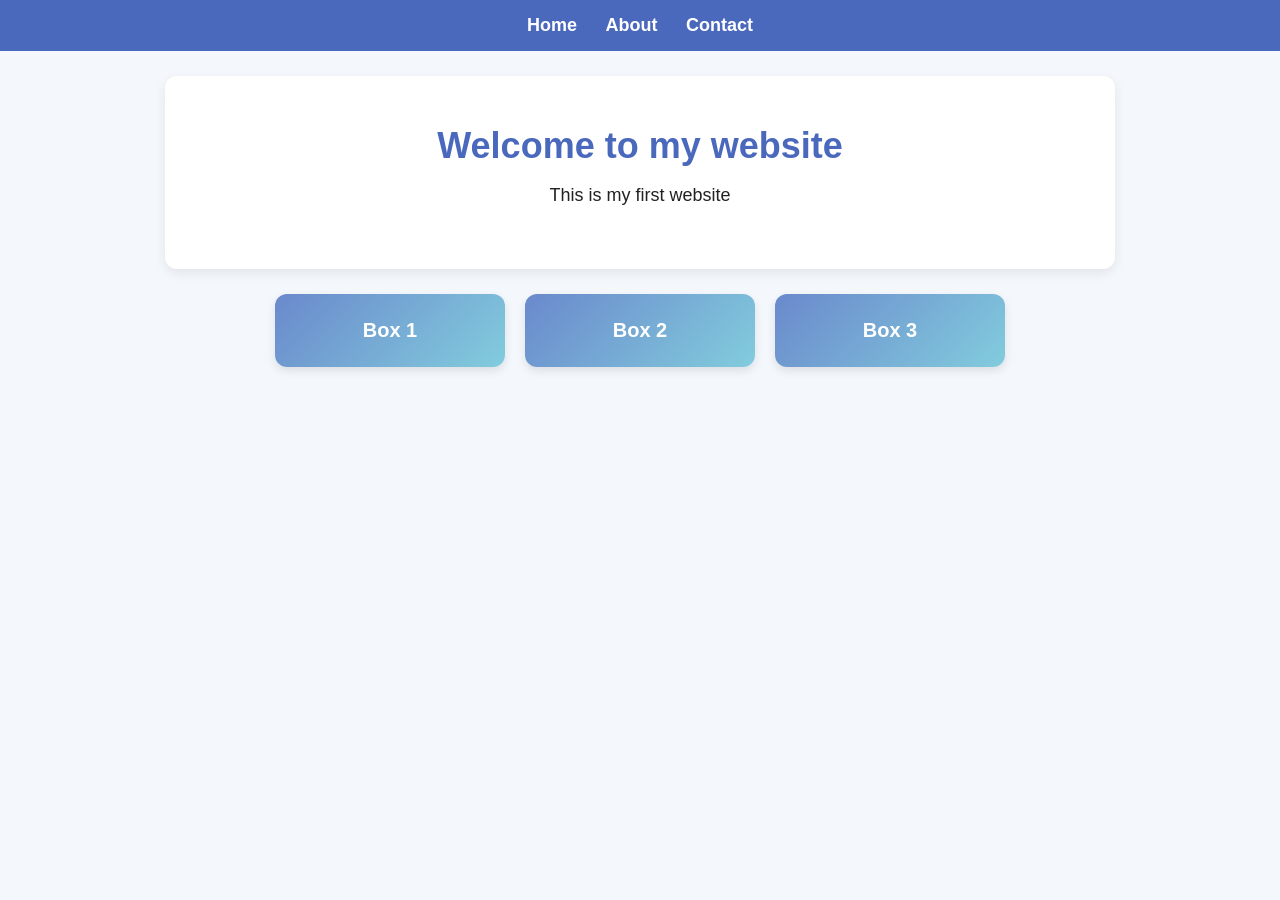
==== index.html @ 333e2a1c "Add files via upload" ====
<!DOCTYPE html>
<html>
<head>
    <title>My Website</title>
    <link rel="stylesheet" href="index.css">
</head>
<body>

<div class="nav">
    <a href="index.html">Home</a>
    <a href="about-us.html">About</a>
    <a href="contact-us.html">Contact</a>
</div>

<div class="hero">
    <h1>Welcome to my website</h1>
    <p>This is my first website</p>
    <img src="">
</div>

<div class="flex-container">
    <div class="box">Box 1</div>
    <div class="box">Box 2</div>
    <div class="box">Box 3</div>
</div>
---- index.css ----
body {
    font-family: Arial, sans-serif;
    margin: 0;
    background-color: #f4f7fb;
    color: #222;
}

.nav {
    background-color: #4a69bd;
    padding: 15px 20px;
    text-align: center;
}

.nav a {
    color: white;
    text-decoration: none;
    font-weight: bold;
    font-size: 18px;
}

.nav a:hover {
    text-decoration: underline;
}

.hero {
    background-color: white;
    width: 80%;
    margin: 25px auto;
    border-radius: 15px;
    text-align: center;
}

.hero .h1 {
   font-weight: bold;
   color:#4a69bd;
}

.flex-container {
    display: flex;
    justify-content: center;
    flex-wrap:wrap;
}






/* Navigation */
.nav {
    background-color: #4a69bd;
    padding: 15px 20px;
    text-align: center;
}

.nav a {
    color: white;
    text-decoration: none;
    margin: 0 12px;
    font-weight: bold;
    font-size: 18px;
}

.nav a:hover {
    text-decoration: underline;
}

/* Main sections */
.hero,
.section {
    background-color: white;
    width: 80%;
    max-width: 900px;
    margin: 25px auto;
    padding: 25px;
    border-radius: 12px;
    box-shadow: 0 4px 12px rgba(0, 0, 0, 0.08);
}

/* Hero */
.hero {
    text-align: center;
}

.hero h1 {
    color: #4a69bd;
    font-size: 36px;
    margin-bottom: 10px;
}

.hero p {
    font-size: 18px;
    margin-bottom: 20px;
}

.hero img {
    width: 100%;
    max-width: 400px;
    border-radius: 12px;
}

/* Flexbox section */
.flex-container {
    display: flex;
    justify-content: center;
    gap: 20px;
    flex-wrap: wrap;
    margin: 25px auto;
    width: 80%;
    max-width: 900px;
}

.box {
    background: linear-gradient(135deg, #6a89cc, #82ccdd);
    color: white;
    padding: 25px;
    border-radius: 12px;
    width: 180px;
    text-align: center;
    font-size: 20px;
    font-weight: bold;
    box-shadow: 0 4px 10px rgba(0, 0, 0, 0.1);
}

/* Lists */
ul {
    padding-left: 20px;
}

li {
    margin-bottom: 8px;
    font-size: 17px;
}

/* Table */
table {
    width: 100%;
    border-collapse: collapse;
    margin-top: 15px;
}

th {
    background-color: #4a69bd;
    color: white;
    padding: 12px;
}

td {
    padding: 12px;
    border-bottom: 1px solid #ddd;
}

tr:hover {
    background-color: #f1f5ff;
}

/* Form */
input,
textarea {
    width: 100%;
    padding: 10px;
    margin-top: 6px;
    margin-bottom: 15px;
    border: 1px solid #bbb;
    border-radius: 8px;
    font-size: 16px;
    box-sizing: border-box;
}

button {
    background-color: #4a69bd;
    color: white;
    border: none;
    padding: 12px 18px;
    border-radius: 8px;
    font-size: 16px;
    cursor: pointer;
}

button:hover {
    background-color: #3b55a0;
}
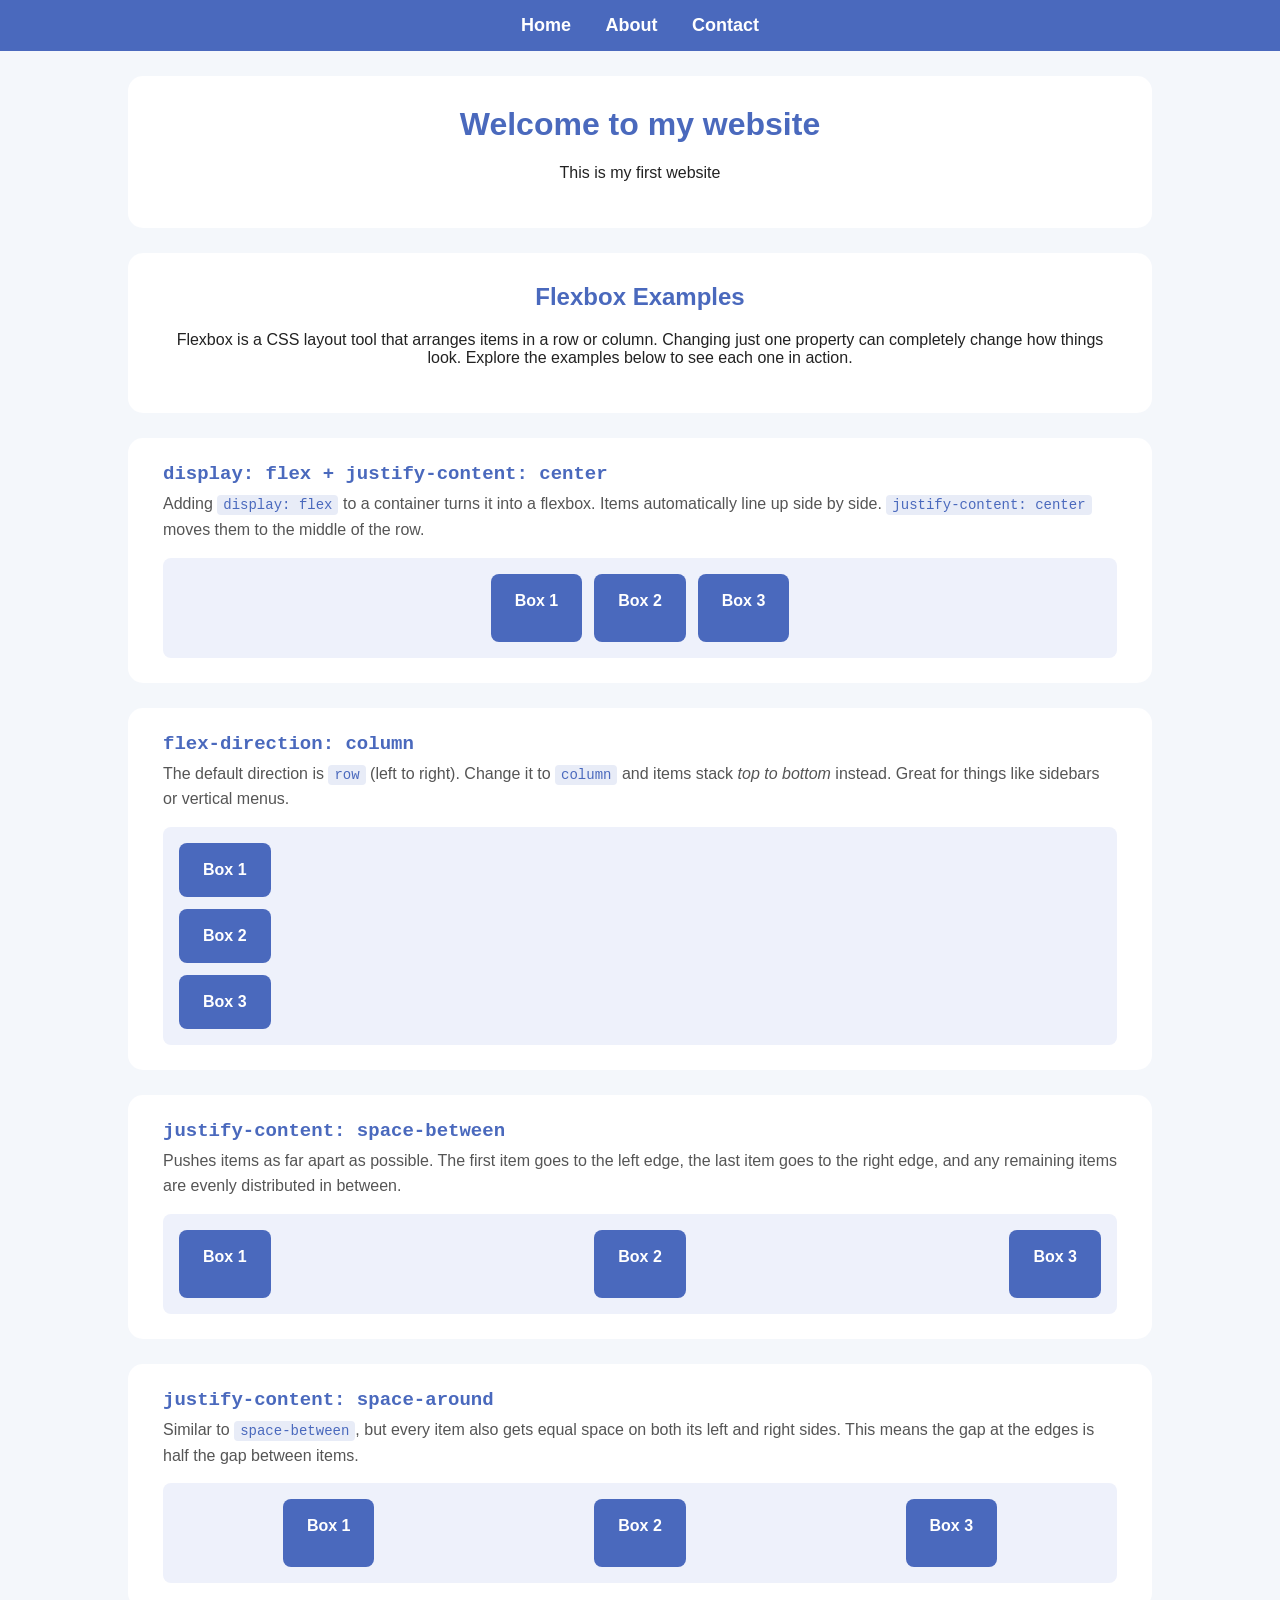
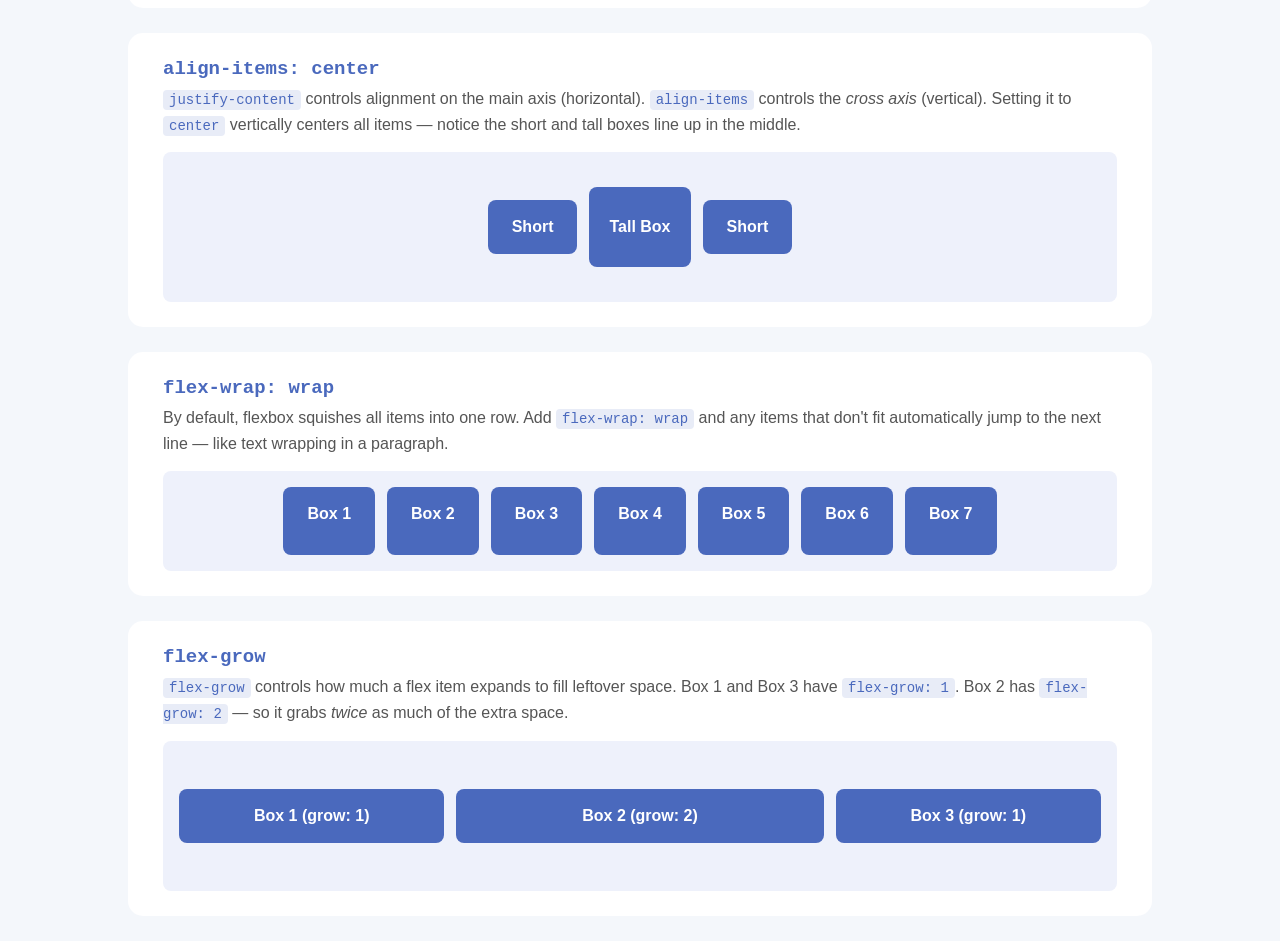
==== commit d06db913: "Add flexbox demos to home page and style About/Contact pages - Added 7 beginner-friendly flexbox dem" ====
--- a/index.html
+++ b/index.html
@@ -1,26 +1,107 @@
-<!DOCTYPE html>
-<html>
-<head>
-    <title>My Website</title>
-    <link rel="stylesheet" href="index.css">
-</head>
-<body>
-
-<div class="nav">
-    <a href="index.html">Home</a>
-    <a href="about-us.html">About</a>
-    <a href="contact-us.html">Contact</a>
-</div>
-
-<div class="hero">
-    <h1>Welcome to my website</h1>
-    <p>This is my first website</p>
-    <img src="">
-</div>
-
-<div class="flex-container">
-    <div class="box">Box 1</div>
-    <div class="box">Box 2</div>
-    <div class="box">Box 3</div>
-</div>
-
+<!DOCTYPE html>
+<html>
+<head>
+    <title>My Website</title>
+    <link rel="stylesheet" href="index1.css">
+</head>
+<body>
+
+<div class="nav">
+    <a href="index.html">Home</a>
+    <a href="about-us.html">About</a>
+    <a href="contact-us.html">Contact</a>
+</div>
+
+<div class="hero">
+    <h1>Welcome to my website</h1>
+    <p>This is my first website</p>
+</div>
+
+<div class="section">
+    <h2>Flexbox Examples</h2>
+    <p>Flexbox is a CSS layout tool that arranges items in a row or column. Changing just one property can completely change how things look. Explore the examples below to see each one in action.</p>
+</div>
+
+<!-- DEMO 1: The default -->
+<div class="demo-block">
+    <h2>display: flex + justify-content: center</h2>
+    <p>Adding <code>display: flex</code> to a container turns it into a flexbox. Items automatically line up side by side. <code>justify-content: center</code> moves them to the middle of the row.</p>
+    <div class="flex-demo jc-center">
+        <div class="box">Box 1</div>
+        <div class="box">Box 2</div>
+        <div class="box">Box 3</div>
+    </div>
+</div>
+
+<!-- DEMO 2: Column direction -->
+<div class="demo-block">
+    <h2>flex-direction: column</h2>
+    <p>The default direction is <code>row</code> (left to right). Change it to <code>column</code> and items stack <em>top to bottom</em> instead. Great for things like sidebars or vertical menus.</p>
+    <div class="flex-demo flex-col">
+        <div class="box">Box 1</div>
+        <div class="box">Box 2</div>
+        <div class="box">Box 3</div>
+    </div>
+</div>
+
+<!-- DEMO 3: space-between -->
+<div class="demo-block">
+    <h2>justify-content: space-between</h2>
+    <p>Pushes items as far apart as possible. The first item goes to the left edge, the last item goes to the right edge, and any remaining items are evenly distributed in between.</p>
+    <div class="flex-demo jc-between">
+        <div class="box">Box 1</div>
+        <div class="box">Box 2</div>
+        <div class="box">Box 3</div>
+    </div>
+</div>
+
+<!-- DEMO 4: space-around -->
+<div class="demo-block">
+    <h2>justify-content: space-around</h2>
+    <p>Similar to <code>space-between</code>, but every item also gets equal space on both its left and right sides. This means the gap at the edges is half the gap between items.</p>
+    <div class="flex-demo jc-around">
+        <div class="box">Box 1</div>
+        <div class="box">Box 2</div>
+        <div class="box">Box 3</div>
+    </div>
+</div>
+
+<!-- DEMO 5: align-items -->
+<div class="demo-block">
+    <h2>align-items: center</h2>
+    <p><code>justify-content</code> controls alignment on the main axis (horizontal). <code>align-items</code> controls the <em>cross axis</em> (vertical). Setting it to <code>center</code> vertically centers all items — notice the short and tall boxes line up in the middle.</p>
+    <div class="flex-demo jc-center ai-center">
+        <div class="box">Short</div>
+        <div class="box box-tall">Tall Box</div>
+        <div class="box">Short</div>
+    </div>
+</div>
+
+<!-- DEMO 6: flex-wrap -->
+<div class="demo-block">
+    <h2>flex-wrap: wrap</h2>
+    <p>By default, flexbox squishes all items into one row. Add <code>flex-wrap: wrap</code> and any items that don't fit automatically jump to the next line — like text wrapping in a paragraph.</p>
+    <div class="flex-demo jc-center wrap-on">
+        <div class="box">Box 1</div>
+        <div class="box">Box 2</div>
+        <div class="box">Box 3</div>
+        <div class="box">Box 4</div>
+        <div class="box">Box 5</div>
+        <div class="box">Box 6</div>
+        <div class="box">Box 7</div>
+    </div>
+</div>
+
+<!-- DEMO 7: flex-grow -->
+<div class="demo-block">
+    <h2>flex-grow</h2>
+    <p><code>flex-grow</code> controls how much a flex item expands to fill leftover space. Box 1 and Box 3 have <code>flex-grow: 1</code>. Box 2 has <code>flex-grow: 2</code> — so it grabs <em>twice</em> as much of the extra space.</p>
+    <div class="flex-demo ai-center">
+        <div class="box box-grow-1">Box 1 (grow: 1)</div>
+        <div class="box box-grow-2">Box 2 (grow: 2)</div>
+        <div class="box box-grow-1">Box 3 (grow: 1)</div>
+    </div>
+</div>
+
+</body>
+</html>
--- a/index1.css
+++ b/index1.css
@@ -0,0 +1,263 @@
+body {
+    font-family: Arial, sans-serif;
+    margin: 0;
+    background-color: #f4f7fb;
+    color: #222;
+}
+
+/* --- Navigation --- */
+.nav {
+    background-color: #4a69bd;
+    padding: 15px 20px;
+    text-align: center;
+}
+
+.nav a {
+    color: white;
+    text-decoration: none;
+    font-weight: bold;
+    font-size: 18px;
+    margin: 0 15px;
+}
+
+.nav a:hover {
+    text-decoration: underline;
+}
+
+/* --- Hero (home page banner) --- */
+.hero {
+    background-color: white;
+    width: 80%;
+    margin: 25px auto;
+    border-radius: 15px;
+    text-align: center;
+    padding: 30px;
+    box-sizing: border-box;
+}
+
+.hero h1 {
+    font-weight: bold;
+    color: #4a69bd;
+    margin-top: 0;
+}
+
+/* --- Section (about & contact pages) --- */
+.section {
+    background-color: white;
+    width: 80%;
+    margin: 25px auto;
+    border-radius: 15px;
+    padding: 30px 40px;
+    text-align: center;
+    box-sizing: border-box;
+}
+
+.section h1,
+.section h2 {
+    color: #4a69bd;
+    margin-top: 0;
+}
+
+/* --- Shared box style --- */
+.box {
+    background-color: #4a69bd;
+    color: white;
+    padding: 18px 24px;
+    border-radius: 8px;
+    font-size: 16px;
+    font-weight: bold;
+    text-align: center;
+    margin: 6px;
+}
+
+/* --- Original flex container --- */
+.flex-container {
+    display: flex;
+    justify-content: center;
+    flex-wrap: wrap;
+}
+
+/* --- Flexbox demo blocks --- */
+.demo-block {
+    background-color: white;
+    width: 80%;
+    margin: 25px auto;
+    border-radius: 15px;
+    padding: 25px 35px;
+    box-sizing: border-box;
+}
+
+.demo-block h2 {
+    color: #4a69bd;
+    font-family: monospace;
+    font-size: 19px;
+    margin-top: 0;
+    margin-bottom: 6px;
+}
+
+.demo-block p {
+    color: #555;
+    margin-top: 0;
+    margin-bottom: 15px;
+    line-height: 1.6;
+}
+
+.flex-demo {
+    display: flex;
+    background-color: #eef1fb;
+    border-radius: 8px;
+    padding: 10px;
+    min-height: 80px;
+}
+
+code {
+    background-color: #e8ecf7;
+    padding: 2px 6px;
+    border-radius: 4px;
+    font-family: monospace;
+    font-size: 14px;
+    color: #4a69bd;
+}
+
+/* justify-content helpers */
+.jc-center  { justify-content: center; }
+.jc-start   { justify-content: flex-start; }
+.jc-end     { justify-content: flex-end; }
+.jc-between { justify-content: space-between; }
+.jc-around  { justify-content: space-around; }
+
+/* flex-direction */
+.flex-col   { flex-direction: column; align-items: flex-start; }
+
+/* align-items */
+.ai-center  { align-items: center; min-height: 130px; }
+
+/* flex-wrap */
+.wrap-on    { flex-wrap: wrap; }
+
+/* Tall box variant for align-items demo */
+.box-tall {
+    height: 80px;
+    display: flex;
+    align-items: center;
+    justify-content: center;
+    padding: 0 20px;
+}
+
+/* flex-grow */
+.box-grow-1 { flex-grow: 1; }
+.box-grow-2 { flex-grow: 2; }
+
+/* --- Team cards (about page) --- */
+.card-row {
+    display: flex;
+    justify-content: center;
+    flex-wrap: wrap;
+    gap: 20px;
+    margin-top: 15px;
+}
+
+.card {
+    background-color: #f4f7fb;
+    border-radius: 12px;
+    padding: 20px 25px;
+    width: 190px;
+    text-align: center;
+}
+
+.card h3 {
+    color: #4a69bd;
+    margin-top: 0;
+    margin-bottom: 5px;
+}
+
+.card p {
+    color: #666;
+    font-size: 14px;
+    margin: 4px 0;
+}
+
+/* --- Contact form --- */
+.contact-form {
+    display: flex;
+    flex-direction: column;
+    gap: 14px;
+    max-width: 500px;
+    margin: 0 auto;
+    text-align: left;
+}
+
+.contact-form label {
+    font-weight: bold;
+    color: #444;
+    margin-bottom: 4px;
+    display: block;
+    font-size: 14px;
+}
+
+.contact-form input,
+.contact-form textarea {
+    width: 100%;
+    padding: 10px 12px;
+    border: 1.5px solid #cdd4e8;
+    border-radius: 8px;
+    font-size: 15px;
+    font-family: Arial, sans-serif;
+    box-sizing: border-box;
+    color: #222;
+}
+
+.contact-form input:focus,
+.contact-form textarea:focus {
+    outline: none;
+    border-color: #4a69bd;
+}
+
+.contact-form textarea {
+    height: 120px;
+    resize: vertical;
+}
+
+.contact-form button {
+    background-color: #4a69bd;
+    color: white;
+    border: none;
+    padding: 12px;
+    border-radius: 8px;
+    font-size: 16px;
+    font-weight: bold;
+    cursor: pointer;
+}
+
+.contact-form button:hover {
+    background-color: #3b55a0;
+}
+
+/* --- Contact info cards --- */
+.info-row {
+    display: flex;
+    justify-content: center;
+    flex-wrap: wrap;
+    gap: 20px;
+    margin-top: 15px;
+}
+
+.info-card {
+    background-color: #f4f7fb;
+    border-radius: 12px;
+    padding: 20px 25px;
+    min-width: 150px;
+    text-align: center;
+}
+
+.info-card h3 {
+    color: #4a69bd;
+    margin-top: 0;
+    margin-bottom: 8px;
+}
+
+.info-card p {
+    color: #555;
+    font-size: 14px;
+    margin: 0;
+}
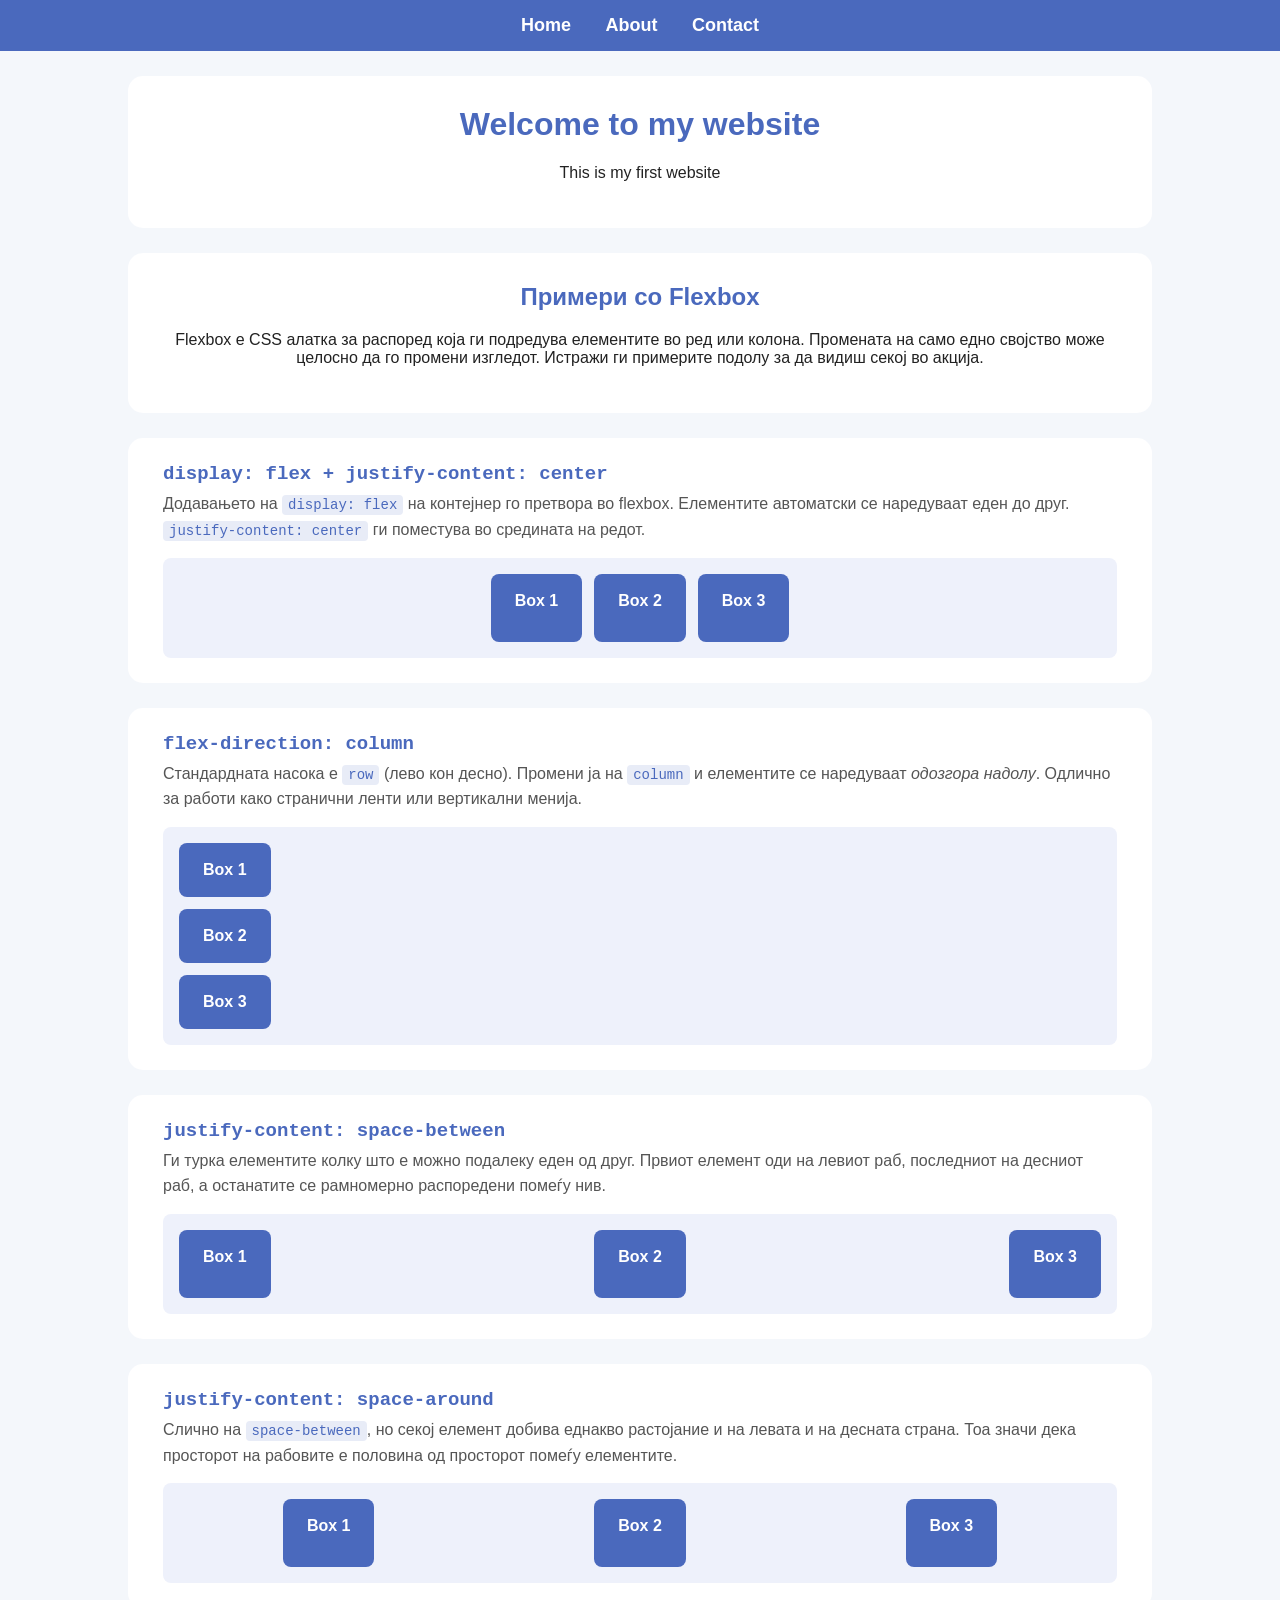
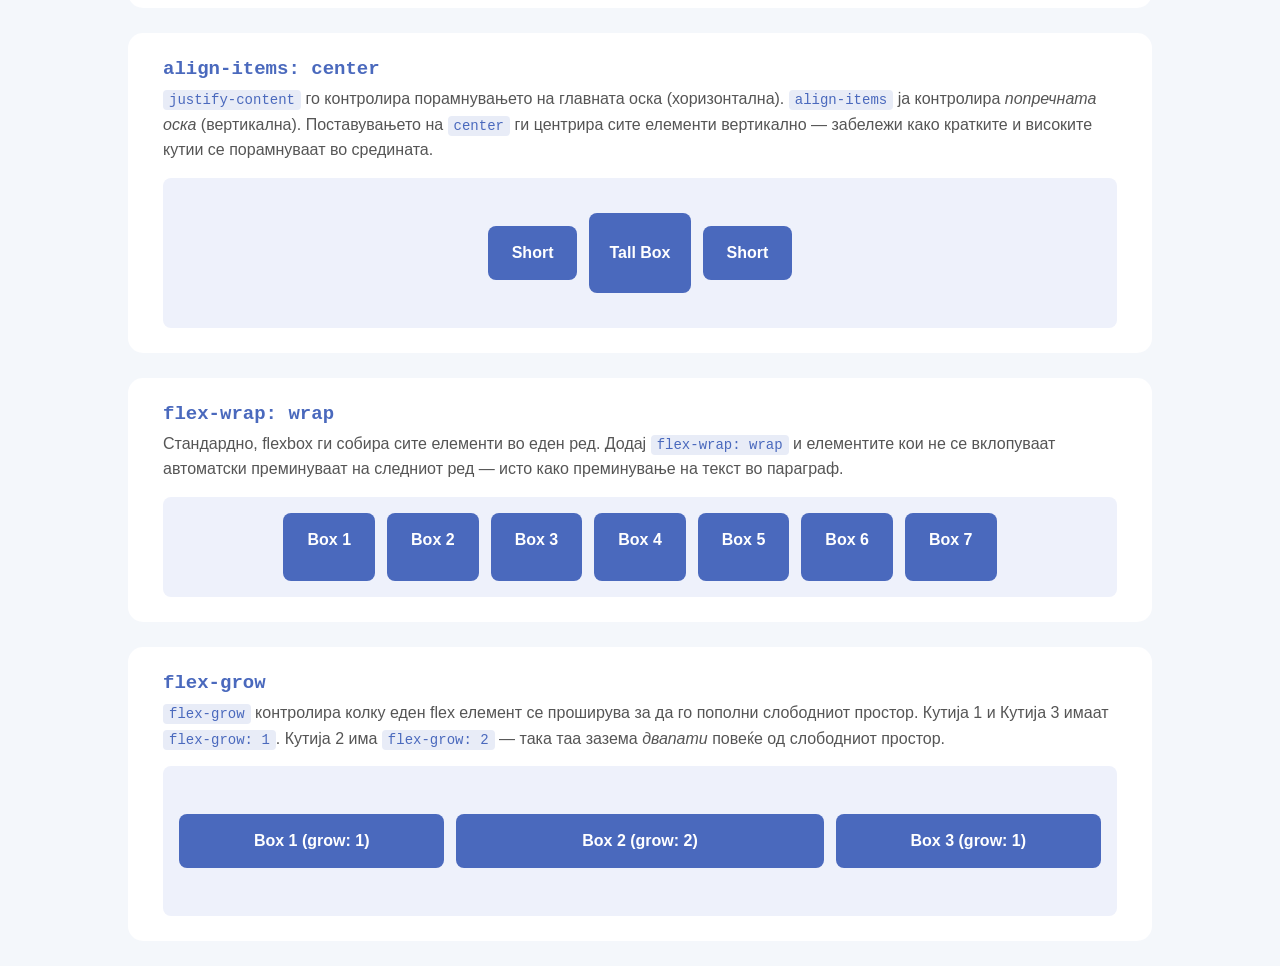
==== commit 9b8b8ac2: "Translate flexbox explanations to Macedonian (Cyrillic) Co-Authored-By: Claude Sonnet 4.6 <noreply@a" ====
--- a/index.html
+++ b/index.html
@@ -18,14 +18,14 @@
 </div>
 
 <div class="section">
-    <h2>Flexbox Examples</h2>
-    <p>Flexbox is a CSS layout tool that arranges items in a row or column. Changing just one property can completely change how things look. Explore the examples below to see each one in action.</p>
+    <h2>Примери со Flexbox</h2>
+    <p>Flexbox е CSS алатка за распоред која ги подредува елементите во ред или колона. Промената на само едно својство може целосно да го промени изгледот. Истражи ги примерите подолу за да видиш секој во акција.</p>
 </div>
 
 <!-- DEMO 1: The default -->
 <div class="demo-block">
     <h2>display: flex + justify-content: center</h2>
-    <p>Adding <code>display: flex</code> to a container turns it into a flexbox. Items automatically line up side by side. <code>justify-content: center</code> moves them to the middle of the row.</p>
+    <p>Додавањето на <code>display: flex</code> на контејнер го претвора во flexbox. Елементите автоматски се наредуваат еден до друг. <code>justify-content: center</code> ги поместува во средината на редот.</p>
     <div class="flex-demo jc-center">
         <div class="box">Box 1</div>
         <div class="box">Box 2</div>
@@ -36,7 +36,7 @@
 <!-- DEMO 2: Column direction -->
 <div class="demo-block">
     <h2>flex-direction: column</h2>
-    <p>The default direction is <code>row</code> (left to right). Change it to <code>column</code> and items stack <em>top to bottom</em> instead. Great for things like sidebars or vertical menus.</p>
+    <p>Стандардната насока е <code>row</code> (лево кон десно). Промени ја на <code>column</code> и елементите се наредуваат <em>одозгора надолу</em>. Одлично за работи како странични ленти или вертикални менија.</p>
     <div class="flex-demo flex-col">
         <div class="box">Box 1</div>
         <div class="box">Box 2</div>
@@ -47,7 +47,7 @@
 <!-- DEMO 3: space-between -->
 <div class="demo-block">
     <h2>justify-content: space-between</h2>
-    <p>Pushes items as far apart as possible. The first item goes to the left edge, the last item goes to the right edge, and any remaining items are evenly distributed in between.</p>
+    <p>Ги турка елементите колку што е можно подалеку еден од друг. Првиот елемент оди на левиот раб, последниот на десниот раб, а останатите се рамномерно распоредени помеѓу нив.</p>
     <div class="flex-demo jc-between">
         <div class="box">Box 1</div>
         <div class="box">Box 2</div>
@@ -58,7 +58,7 @@
 <!-- DEMO 4: space-around -->
 <div class="demo-block">
     <h2>justify-content: space-around</h2>
-    <p>Similar to <code>space-between</code>, but every item also gets equal space on both its left and right sides. This means the gap at the edges is half the gap between items.</p>
+    <p>Слично на <code>space-between</code>, но секој елемент добива еднакво растојание и на левата и на десната страна. Тоа значи дека просторот на рабовите е половина од просторот помеѓу елементите.</p>
     <div class="flex-demo jc-around">
         <div class="box">Box 1</div>
         <div class="box">Box 2</div>
@@ -69,7 +69,7 @@
 <!-- DEMO 5: align-items -->
 <div class="demo-block">
     <h2>align-items: center</h2>
-    <p><code>justify-content</code> controls alignment on the main axis (horizontal). <code>align-items</code> controls the <em>cross axis</em> (vertical). Setting it to <code>center</code> vertically centers all items — notice the short and tall boxes line up in the middle.</p>
+    <p><code>justify-content</code> го контролира порамнувањето на главната оска (хоризонтална). <code>align-items</code> ја контролира <em>попречната оска</em> (вертикална). Поставувањето на <code>center</code> ги центрира сите елементи вертикално — забележи како кратките и високите кутии се порамнуваат во средината.</p>
     <div class="flex-demo jc-center ai-center">
         <div class="box">Short</div>
         <div class="box box-tall">Tall Box</div>
@@ -80,7 +80,7 @@
 <!-- DEMO 6: flex-wrap -->
 <div class="demo-block">
     <h2>flex-wrap: wrap</h2>
-    <p>By default, flexbox squishes all items into one row. Add <code>flex-wrap: wrap</code> and any items that don't fit automatically jump to the next line — like text wrapping in a paragraph.</p>
+    <p>Стандардно, flexbox ги собира сите елементи во еден ред. Додај <code>flex-wrap: wrap</code> и елементите кои не се вклопуваат автоматски преминуваат на следниот ред — исто како преминување на текст во параграф.</p>
     <div class="flex-demo jc-center wrap-on">
         <div class="box">Box 1</div>
         <div class="box">Box 2</div>
@@ -95,7 +95,7 @@
 <!-- DEMO 7: flex-grow -->
 <div class="demo-block">
     <h2>flex-grow</h2>
-    <p><code>flex-grow</code> controls how much a flex item expands to fill leftover space. Box 1 and Box 3 have <code>flex-grow: 1</code>. Box 2 has <code>flex-grow: 2</code> — so it grabs <em>twice</em> as much of the extra space.</p>
+    <p><code>flex-grow</code> контролира колку еден flex елемент се проширува за да го пополни слободниот простор. Кутија 1 и Кутија 3 имаат <code>flex-grow: 1</code>. Кутија 2 има <code>flex-grow: 2</code> — така таа зазема <em>двапати</em> повеќе од слободниот простор.</p>
     <div class="flex-demo ai-center">
         <div class="box box-grow-1">Box 1 (grow: 1)</div>
         <div class="box box-grow-2">Box 2 (grow: 2)</div>
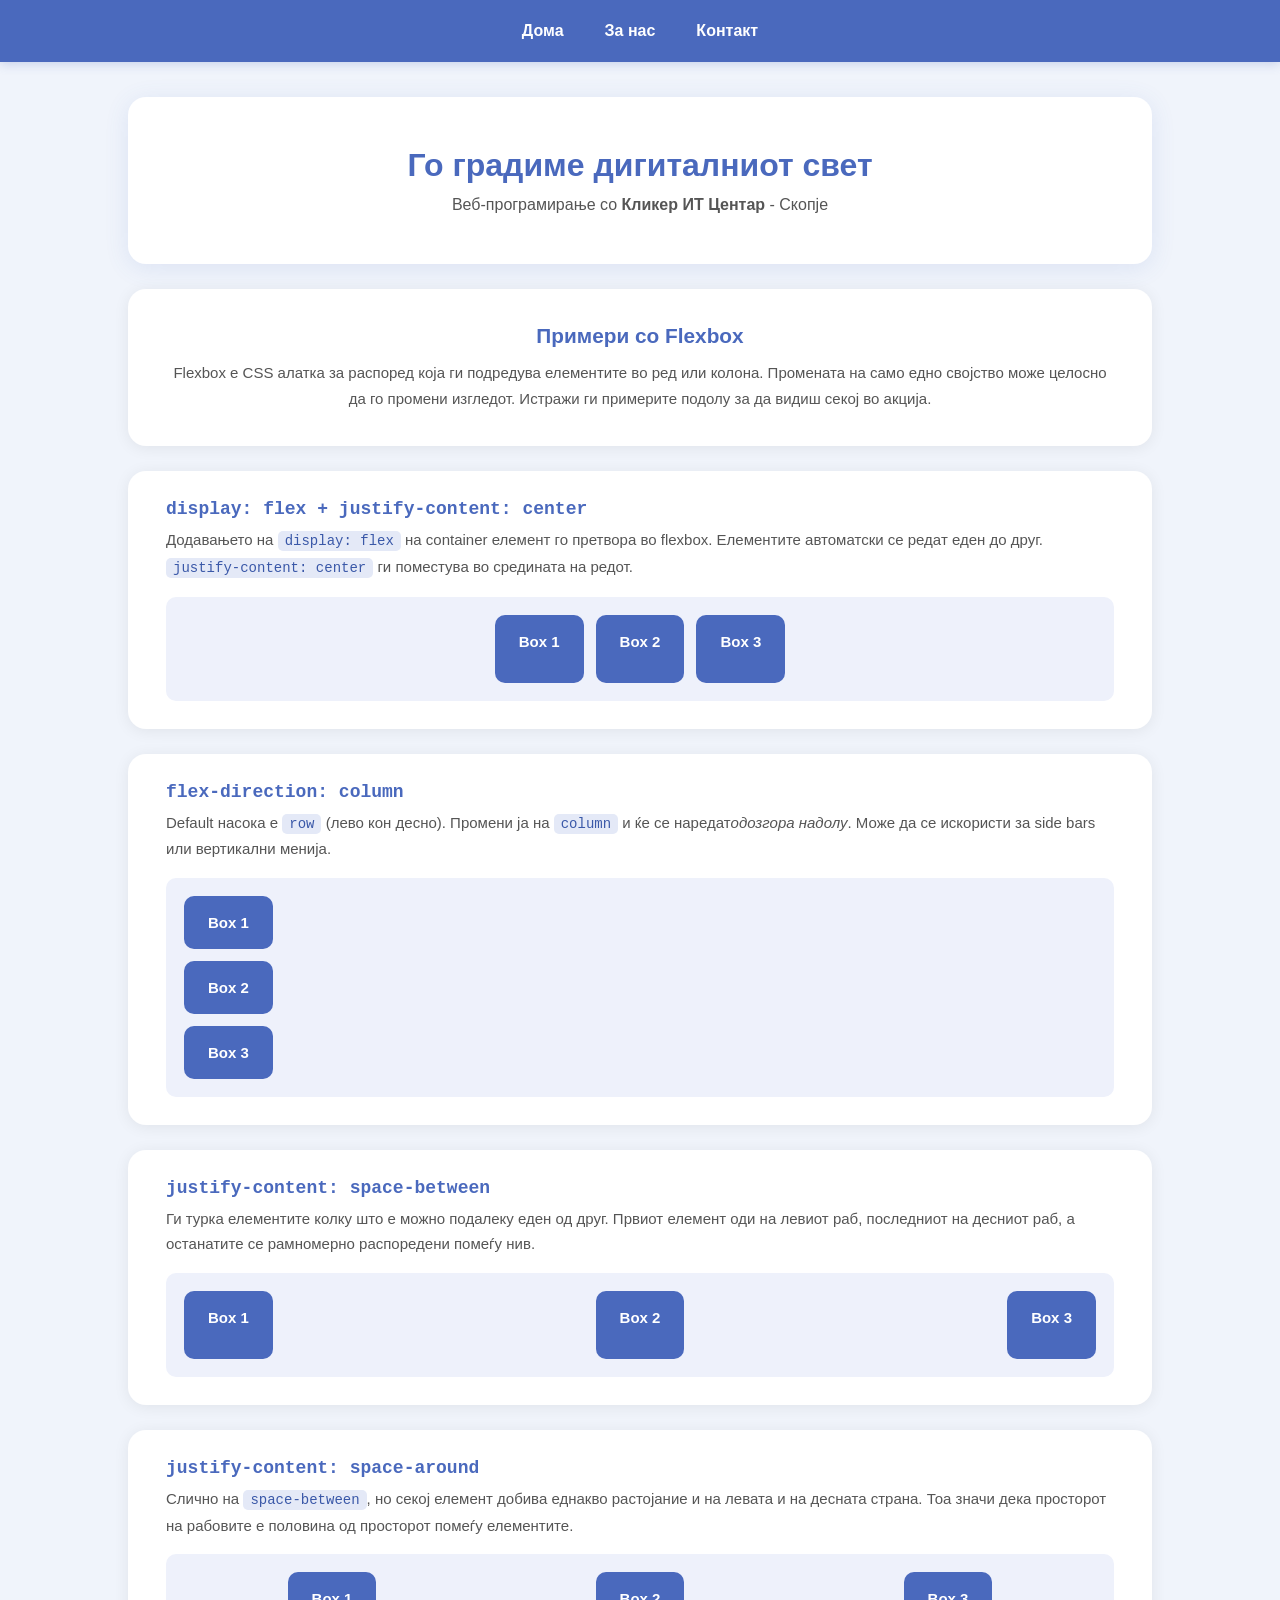
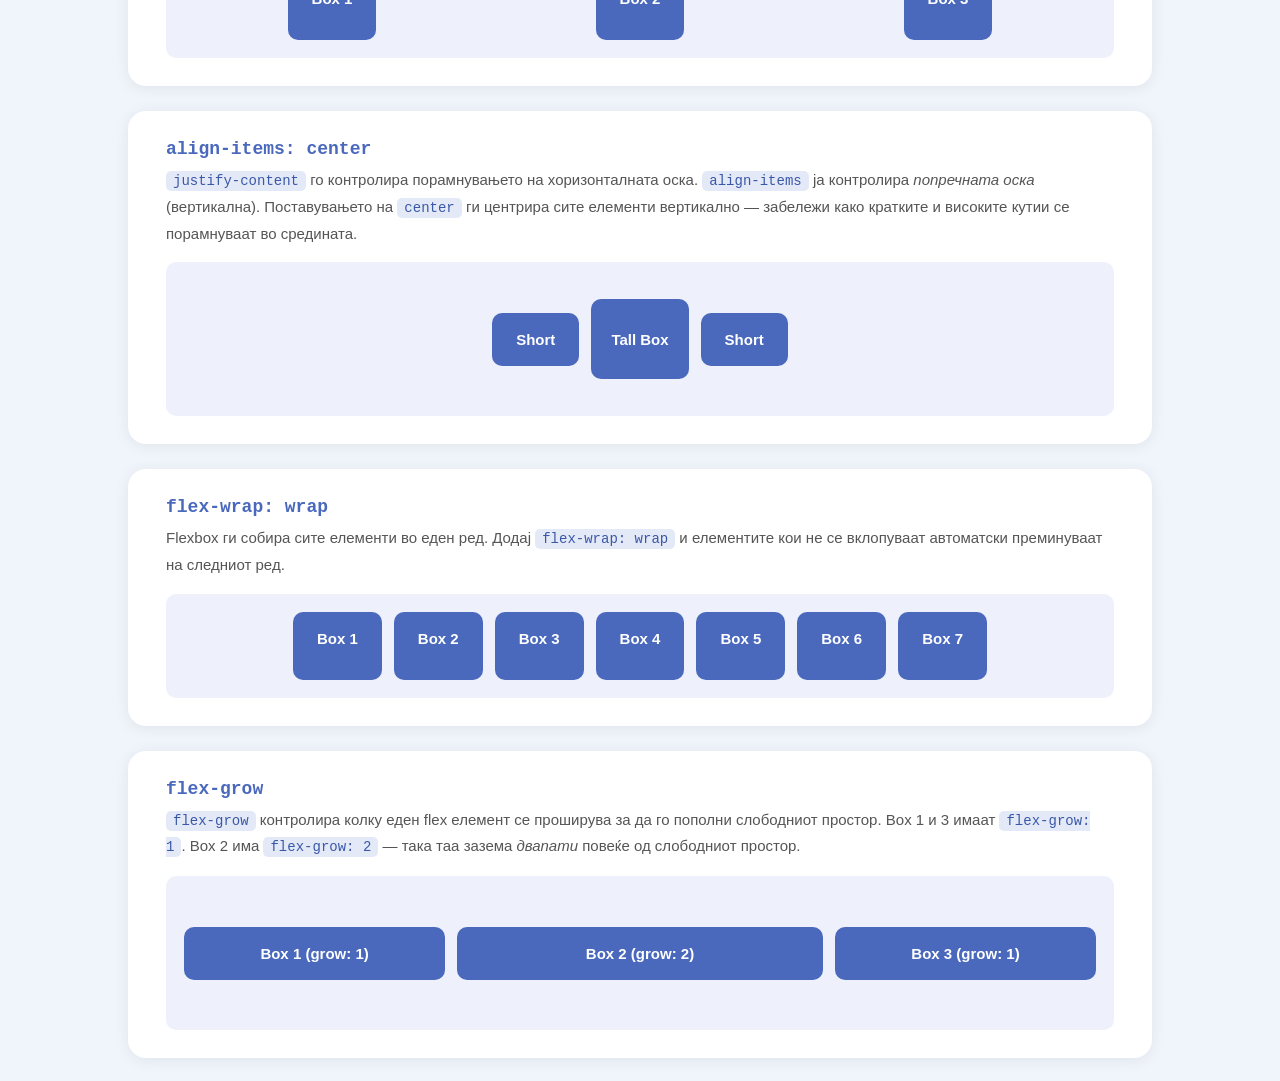
==== commit 17383c23: "Match Kliker IT Centar style and update content to Macedonian - Polished CSS: shadows, hover effects" ====
--- a/index.html
+++ b/index.html
@@ -7,14 +7,14 @@
 <body>
 
 <div class="nav">
-    <a href="index.html">Home</a>
-    <a href="about-us.html">About</a>
-    <a href="contact-us.html">Contact</a>
+    <a href="index.html">Дома</a>
+    <a href="about-us.html">За нас</a>
+    <a href="contact-us.html">Контакт</a>
 </div>
 
 <div class="hero">
-    <h1>Welcome to my website</h1>
-    <p>This is my first website</p>
+    <h1>Го градиме дигиталниот свет</h1>
+    <p>Веб-програмирање со <strong>Кликер ИТ Центар</strong> - Скопје</p>
 </div>
 
 <div class="section">
@@ -22,10 +22,9 @@
     <p>Flexbox е CSS алатка за распоред која ги подредува елементите во ред или колона. Промената на само едно својство може целосно да го промени изгледот. Истражи ги примерите подолу за да видиш секој во акција.</p>
 </div>
 
-<!-- DEMO 1: The default -->
 <div class="demo-block">
     <h2>display: flex + justify-content: center</h2>
-    <p>Додавањето на <code>display: flex</code> на контејнер го претвора во flexbox. Елементите автоматски се наредуваат еден до друг. <code>justify-content: center</code> ги поместува во средината на редот.</p>
+    <p>Додавањето на <code>display: flex</code> на container елемент го претвора во flexbox. Елементите автоматски се редат еден до друг. <code>justify-content: center</code> ги поместува во средината на редот.</p>
     <div class="flex-demo jc-center">
         <div class="box">Box 1</div>
         <div class="box">Box 2</div>
@@ -33,10 +32,10 @@
     </div>
 </div>
 
-<!-- DEMO 2: Column direction -->
+
 <div class="demo-block">
     <h2>flex-direction: column</h2>
-    <p>Стандардната насока е <code>row</code> (лево кон десно). Промени ја на <code>column</code> и елементите се наредуваат <em>одозгора надолу</em>. Одлично за работи како странични ленти или вертикални менија.</p>
+    <p>Default насока е <code>row</code> (лево кон десно). Промени ја на <code>column</code> и ќе се наредат<em>одозгора надолу</em>. Може да се искористи за side bars или вертикални менија.</p>
     <div class="flex-demo flex-col">
         <div class="box">Box 1</div>
         <div class="box">Box 2</div>
@@ -44,7 +43,6 @@
     </div>
 </div>
 
-<!-- DEMO 3: space-between -->
 <div class="demo-block">
     <h2>justify-content: space-between</h2>
     <p>Ги турка елементите колку што е можно подалеку еден од друг. Првиот елемент оди на левиот раб, последниот на десниот раб, а останатите се рамномерно распоредени помеѓу нив.</p>
@@ -55,7 +53,6 @@
     </div>
 </div>
 
-<!-- DEMO 4: space-around -->
 <div class="demo-block">
     <h2>justify-content: space-around</h2>
     <p>Слично на <code>space-between</code>, но секој елемент добива еднакво растојание и на левата и на десната страна. Тоа значи дека просторот на рабовите е половина од просторот помеѓу елементите.</p>
@@ -66,10 +63,9 @@
     </div>
 </div>
 
-<!-- DEMO 5: align-items -->
 <div class="demo-block">
     <h2>align-items: center</h2>
-    <p><code>justify-content</code> го контролира порамнувањето на главната оска (хоризонтална). <code>align-items</code> ја контролира <em>попречната оска</em> (вертикална). Поставувањето на <code>center</code> ги центрира сите елементи вертикално — забележи како кратките и високите кутии се порамнуваат во средината.</p>
+    <p><code>justify-content</code> го контролира порамнувањето на хоризонталната оска. <code>align-items</code> ја контролира <em>попречната оска</em> (вертикална). Поставувањето на <code>center</code> ги центрира сите елементи вертикално — забележи како кратките и високите кутии се порамнуваат во средината.</p>
     <div class="flex-demo jc-center ai-center">
         <div class="box">Short</div>
         <div class="box box-tall">Tall Box</div>
@@ -77,10 +73,9 @@
     </div>
 </div>
 
-<!-- DEMO 6: flex-wrap -->
 <div class="demo-block">
     <h2>flex-wrap: wrap</h2>
-    <p>Стандардно, flexbox ги собира сите елементи во еден ред. Додај <code>flex-wrap: wrap</code> и елементите кои не се вклопуваат автоматски преминуваат на следниот ред — исто како преминување на текст во параграф.</p>
+    <p>Flexbox ги собира сите елементи во еден ред. Додај <code>flex-wrap: wrap</code> и елементите кои не се вклопуваат автоматски преминуваат на следниот ред.</p>
     <div class="flex-demo jc-center wrap-on">
         <div class="box">Box 1</div>
         <div class="box">Box 2</div>
@@ -92,10 +87,9 @@
     </div>
 </div>
 
-<!-- DEMO 7: flex-grow -->
 <div class="demo-block">
     <h2>flex-grow</h2>
-    <p><code>flex-grow</code> контролира колку еден flex елемент се проширува за да го пополни слободниот простор. Кутија 1 и Кутија 3 имаат <code>flex-grow: 1</code>. Кутија 2 има <code>flex-grow: 2</code> — така таа зазема <em>двапати</em> повеќе од слободниот простор.</p>
+    <p><code>flex-grow</code> контролира колку еден flex елемент се проширува за да го пополни слободниот простор. Box 1 и 3 имаат <code>flex-grow: 1</code>. Box 2 има <code>flex-grow: 2</code> — така таа зазема <em>двапати</em> повеќе од слободниот простор.</p>
     <div class="flex-demo ai-center">
         <div class="box box-grow-1">Box 1 (grow: 1)</div>
         <div class="box box-grow-2">Box 2 (grow: 2)</div>
--- a/index1.css
+++ b/index1.css
@@ -1,44 +1,60 @@
 body {
-    font-family: Arial, sans-serif;
+    font-family: 'Segoe UI', Arial, sans-serif;
     margin: 0;
-    background-color: #f4f7fb;
+    background-color: #f0f4fb;
     color: #222;
 }
 
 /* --- Navigation --- */
 .nav {
     background-color: #4a69bd;
-    padding: 15px 20px;
-    text-align: center;
+    padding: 14px 30px;
+    display: flex;
+    justify-content: center;
+    align-items: center;
+    gap: 5px;
+    box-shadow: 0 2px 10px rgba(74, 105, 189, 0.25);
 }
 
 .nav a {
     color: white;
     text-decoration: none;
-    font-weight: bold;
-    font-size: 18px;
-    margin: 0 15px;
+    font-weight: 600;
+    font-size: 16px;
+    padding: 8px 18px;
+    border-radius: 8px;
+    transition: background 0.2s;
 }
 
 .nav a:hover {
-    text-decoration: underline;
+    background-color: rgba(255, 255, 255, 0.18);
+    text-decoration: none;
 }
 
 /* --- Hero (home page banner) --- */
 .hero {
     background-color: white;
     width: 80%;
-    margin: 25px auto;
-    border-radius: 15px;
-    text-align: center;
-    padding: 30px;
+    margin: 35px auto 25px;
+    border-radius: 18px;
+    text-align: center;
+    padding: 50px 40px;
     box-sizing: border-box;
+    box-shadow: 0 4px 24px rgba(74, 105, 189, 0.12);
 }
 
 .hero h1 {
-    font-weight: bold;
-    color: #4a69bd;
-    margin-top: 0;
+    font-weight: 700;
+    font-size: 2rem;
+    color: #4a69bd;
+    margin-top: 0;
+    margin-bottom: 12px;
+}
+
+.hero p {
+    font-size: 16px;
+    color: #555;
+    margin: 0;
 }
 
 /* --- Section (about & contact pages) --- */
@@ -46,16 +62,32 @@
     background-color: white;
     width: 80%;
     margin: 25px auto;
-    border-radius: 15px;
-    padding: 30px 40px;
+    border-radius: 18px;
+    padding: 35px 45px;
     text-align: center;
     box-sizing: border-box;
-}
-
-.section h1,
+    box-shadow: 0 2px 16px rgba(0, 0, 0, 0.07);
+}
+
+.section h1 {
+    color: #4a69bd;
+    font-size: 1.8rem;
+    margin-top: 0;
+    margin-bottom: 12px;
+}
+
 .section h2 {
     color: #4a69bd;
-    margin-top: 0;
+    font-size: 1.3rem;
+    margin-top: 0;
+    margin-bottom: 12px;
+}
+
+.section p {
+    color: #555;
+    line-height: 1.7;
+    font-size: 15px;
+    margin: 0;
 }
 
 /* --- Shared box style --- */
@@ -63,9 +95,9 @@
     background-color: #4a69bd;
     color: white;
     padding: 18px 24px;
-    border-radius: 8px;
-    font-size: 16px;
-    font-weight: bold;
+    border-radius: 10px;
+    font-size: 15px;
+    font-weight: 600;
     text-align: center;
     margin: 6px;
 }
@@ -82,41 +114,43 @@
     background-color: white;
     width: 80%;
     margin: 25px auto;
-    border-radius: 15px;
-    padding: 25px 35px;
+    border-radius: 18px;
+    padding: 28px 38px;
     box-sizing: border-box;
+    box-shadow: 0 2px 16px rgba(0, 0, 0, 0.07);
 }
 
 .demo-block h2 {
     color: #4a69bd;
     font-family: monospace;
-    font-size: 19px;
-    margin-top: 0;
-    margin-bottom: 6px;
+    font-size: 18px;
+    margin-top: 0;
+    margin-bottom: 8px;
 }
 
 .demo-block p {
     color: #555;
     margin-top: 0;
-    margin-bottom: 15px;
-    line-height: 1.6;
+    margin-bottom: 16px;
+    line-height: 1.7;
+    font-size: 15px;
 }
 
 .flex-demo {
     display: flex;
     background-color: #eef1fb;
-    border-radius: 8px;
-    padding: 10px;
+    border-radius: 10px;
+    padding: 12px;
     min-height: 80px;
 }
 
 code {
-    background-color: #e8ecf7;
-    padding: 2px 6px;
-    border-radius: 4px;
+    background-color: #e4e9f7;
+    padding: 2px 7px;
+    border-radius: 5px;
     font-family: monospace;
     font-size: 14px;
-    color: #4a69bd;
+    color: #3a58a8;
 }
 
 /* justify-content helpers */
@@ -154,27 +188,36 @@
     justify-content: center;
     flex-wrap: wrap;
     gap: 20px;
-    margin-top: 15px;
+    margin-top: 20px;
 }
 
 .card {
     background-color: #f4f7fb;
-    border-radius: 12px;
-    padding: 20px 25px;
+    border-radius: 14px;
+    padding: 22px 25px;
     width: 190px;
     text-align: center;
+    box-shadow: 0 2px 10px rgba(0, 0, 0, 0.06);
+    transition: transform 0.2s, box-shadow 0.2s;
+}
+
+.card:hover {
+    transform: translateY(-4px);
+    box-shadow: 0 8px 22px rgba(74, 105, 189, 0.15);
 }
 
 .card h3 {
     color: #4a69bd;
     margin-top: 0;
     margin-bottom: 5px;
+    font-size: 16px;
 }
 
 .card p {
     color: #666;
-    font-size: 14px;
+    font-size: 13px;
     margin: 4px 0;
+    line-height: 1.5;
 }
 
 /* --- Contact form --- */
@@ -188,7 +231,7 @@
 }
 
 .contact-form label {
-    font-weight: bold;
+    font-weight: 600;
     color: #444;
     margin-bottom: 4px;
     display: block;
@@ -198,13 +241,14 @@
 .contact-form input,
 .contact-form textarea {
     width: 100%;
-    padding: 10px 12px;
+    padding: 11px 14px;
     border: 1.5px solid #cdd4e8;
-    border-radius: 8px;
-    font-size: 15px;
-    font-family: Arial, sans-serif;
+    border-radius: 10px;
+    font-size: 15px;
+    font-family: 'Segoe UI', Arial, sans-serif;
     box-sizing: border-box;
     color: #222;
+    transition: border-color 0.2s;
 }
 
 .contact-form input:focus,
@@ -222,15 +266,17 @@
     background-color: #4a69bd;
     color: white;
     border: none;
-    padding: 12px;
-    border-radius: 8px;
+    padding: 13px;
+    border-radius: 10px;
     font-size: 16px;
-    font-weight: bold;
+    font-weight: 600;
     cursor: pointer;
+    transition: background-color 0.2s, transform 0.15s;
 }
 
 .contact-form button:hover {
     background-color: #3b55a0;
+    transform: translateY(-2px);
 }
 
 /* --- Contact info cards --- */
@@ -239,25 +285,34 @@
     justify-content: center;
     flex-wrap: wrap;
     gap: 20px;
-    margin-top: 15px;
+    margin-top: 20px;
 }
 
 .info-card {
     background-color: #f4f7fb;
-    border-radius: 12px;
-    padding: 20px 25px;
+    border-radius: 14px;
+    padding: 22px 28px;
     min-width: 150px;
     text-align: center;
+    box-shadow: 0 2px 10px rgba(0, 0, 0, 0.06);
+    transition: transform 0.2s, box-shadow 0.2s;
+}
+
+.info-card:hover {
+    transform: translateY(-3px);
+    box-shadow: 0 6px 18px rgba(74, 105, 189, 0.13);
 }
 
 .info-card h3 {
     color: #4a69bd;
     margin-top: 0;
     margin-bottom: 8px;
+    font-size: 15px;
 }
 
 .info-card p {
     color: #555;
     font-size: 14px;
     margin: 0;
-}
+    line-height: 1.6;
+}
